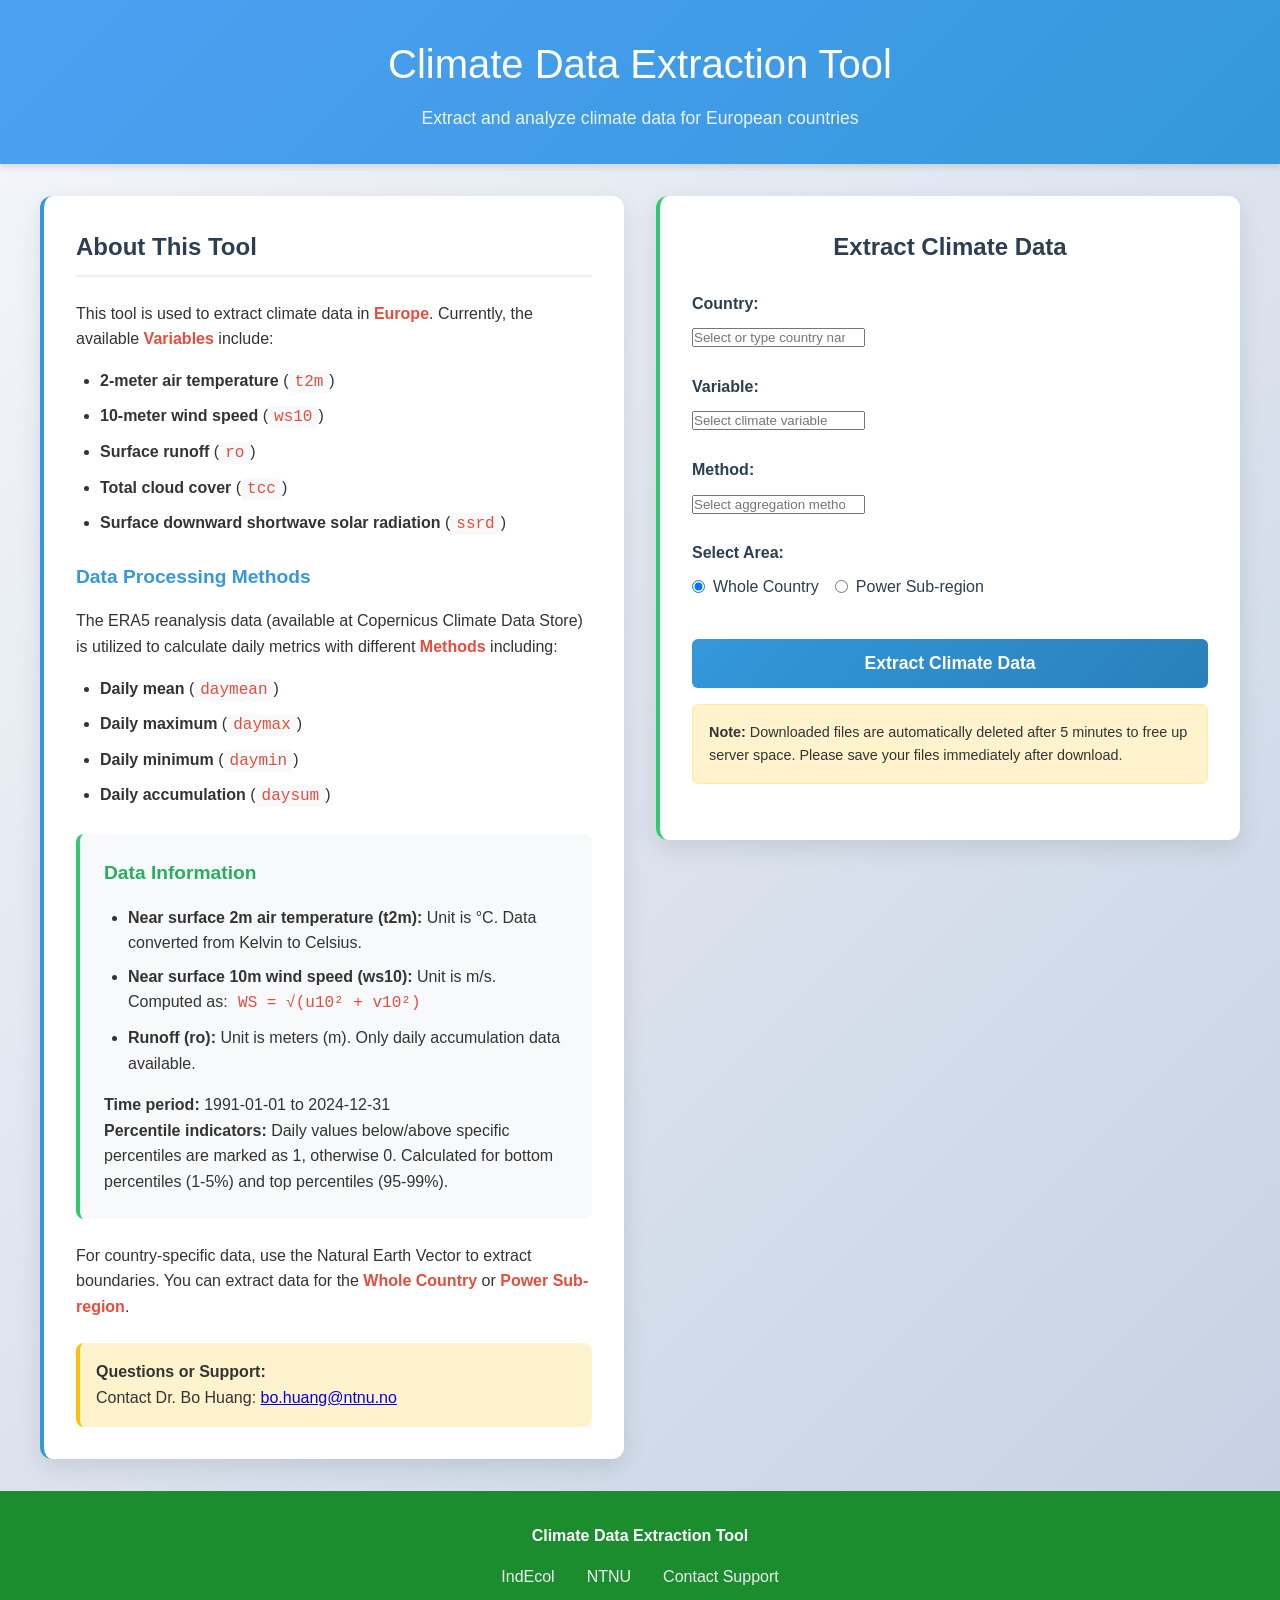
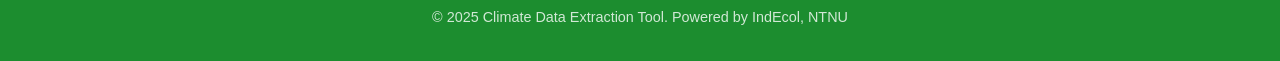
==== app/frontend/templates/index.html @ e439f211 "new structures" ====
<!DOCTYPE html>
<html lang="en">
<head>
    <meta charset="UTF-8">
    <meta name="viewport" content="width=device-width, initial-scale=1.0">
    <title>Climate Data Extraction Tool</title>
    <link rel="stylesheet" href="{{ url_for('static', filename='css/style.css') }}">
    <style>
        /* Reset and base styles */
        * {
            margin: 0;
            padding: 0;
            box-sizing: border-box;
        }

        body {
            font-family: 'Segoe UI', Tahoma, Geneva, Verdana, sans-serif;
            line-height: 1.6;
            color: #333;
            background: linear-gradient(135deg, #f5f7fa 0%, #c3cfe2 100%);
            min-height: 100vh;
            display: flex;
            flex-direction: column;
        }

        /* Header */
        .header {
            background: linear-gradient(135deg, #4ea0f3 0%, #3498db 100%);
            color: white;
            padding: 2rem 0;
            text-align: center;
            box-shadow: 0 4px 6px rgba(0, 0, 0, 0.1);
        }

        .header h1 {
            font-size: 2.5rem;
            margin-bottom: 0.5rem;
            font-weight: 300;
        }

        .header .subtitle {
            font-size: 1.1rem;
            opacity: 0.9;
            font-weight: 300;
        }

        /* Main container */
        .main-container {
            flex: 1;
            display: flex;
            justify-content: center;
            align-items: flex-start;
            padding: 2rem 1rem;
        }

        .content-wrapper {
            max-width: 1200px;
            width: 100%;
            display: grid;
            grid-template-columns: 1fr 1fr;
            gap: 2rem;
            align-items: start;
        }

        @media (max-width: 768px) {
            .content-wrapper {
                grid-template-columns: 1fr;
            }
        }

        /* Description panel */
        .description-panel {
            background: white;
            padding: 2rem;
            border-radius: 12px;
            box-shadow: 0 8px 25px rgba(0, 0, 0, 0.1);
            border-left: 4px solid #3498db;
        }

        .description-panel h2 {
            color: #2c3e50;
            margin-bottom: 1.5rem;
            font-size: 1.5rem;
            border-bottom: 2px solid #ecf0f1;
            padding-bottom: 0.5rem;
        }

        .description-panel h3 {
            color: #3498db;
            margin: 1.5rem 0 1rem 0;
            font-size: 1.2rem;
        }

        .highlight {
            color: #e74c3c;
            font-weight: 600;
        }

        .data-info {
            background: #f8f9fa;
            padding: 1.5rem;
            border-radius: 8px;
            margin: 1.5rem 0;
            border-left: 4px solid #2ecc71;
        }

        .data-info h3 {
            color: #27ae60;
            margin-top: 0;
        }

        .contact {
            background: #fff3cd;
            padding: 1rem;
            border-radius: 8px;
            margin-top: 1.5rem;
            border-left: 4px solid #ffc107;
        }

        /* Form panel */
        .form-panel {
            background: white;
            padding: 2rem;
            border-radius: 12px;
            box-shadow: 0 8px 25px rgba(0, 0, 0, 0.1);
            border-left: 4px solid #2ecc71;
            position: sticky;
            top: 2rem;
        }

        .form-panel h2 {
            color: #2c3e50;
            margin-bottom: 1.5rem;
            text-align: center;
            font-size: 1.5rem;
        }

        .form-group {
            margin-bottom: 1.5rem;
        }

        .form-group label {
            display: block;
            margin-bottom: 0.5rem;
            font-weight: 600;
            color: #2c3e50;
        }

        .form-group input[type="text"] {
            width: 100%;
            padding: 12px;
            border: 2px solid #ecf0f1;
            border-radius: 6px;
            font-size: 1rem;
            transition: border-color 0.3s ease;
        }

        .form-group input[type="text"]:focus {
            outline: none;
            border-color: #3498db;
            box-shadow: 0 0 0 3px rgba(52, 152, 219, 0.1);
        }

        .radio-group {
            display: flex;
            gap: 1rem;
            margin-top: 0.5rem;
        }

        .radio-option {
            display: flex;
            align-items: center;
            gap: 0.5rem;
        }

        .radio-option input[type="radio"] {
            margin: 0;
        }

        .radio-option label {
            margin: 0;
            font-weight: normal;
        }

        /* Button */
        .submit-btn {
            width: 100%;
            padding: 14px;
            background: linear-gradient(135deg, #3498db 0%, #2980b9 100%);
            color: white;
            border: none;
            border-radius: 6px;
            font-size: 1.1rem;
            font-weight: 600;
            cursor: pointer;
            transition: all 0.3s ease;
            margin-top: 1rem;
        }

        .submit-btn:hover {
            background: linear-gradient(135deg, #2980b9 0%, #3498db 100%);
            transform: translateY(-2px);
            box-shadow: 0 4px 12px rgba(52, 152, 219, 0.3);
        }

        .submit-btn:disabled {
            background: #bdc3c7;
            cursor: not-allowed;
            transform: none;
            box-shadow: none;
        }

        /* Loading and result */
        .loading {
            display: none;
            text-align: center;
            padding: 1rem;
            background: #e8f4fd;
            border-radius: 6px;
            margin: 1rem 0;
            border-left: 4px solid #3498db;
        }

        .loading-spinner {
            display: inline-block;
            width: 20px;
            height: 20px;
            border: 3px solid #f3f3f3;
            border-top: 3px solid #3498db;
            border-radius: 50%;
            animation: spin 1s linear infinite;
            margin-right: 10px;
        }

        @keyframes spin {
            0% { transform: rotate(0deg); }
            100% { transform: rotate(360deg); }
        }

        .result {
            margin-top: 1.5rem;
        }

        .success {
            background: #d4edda;
            color: #155724;
            padding: 1rem;
            border-radius: 6px;
            border-left: 4px solid #28a745;
        }

        .error {
            background: #f8d7da;
            color: #721c24;
            padding: 1rem;
            border-radius: 6px;
            border-left: 4px solid #dc3545;
        }

        .download-link {
            display: inline-block;
            background: #28a745;
            color: white;
            padding: 10px 20px;
            border-radius: 6px;
            text-decoration: none;
            font-weight: 600;
            margin-top: 0.5rem;
            transition: background 0.3s ease;
        }

        .download-link:hover {
            background: #218838;
        }

        /* Cleanup notice */
        .cleanup-notice {
            background: #fff3cd;
            border: 1px solid #ffeaa7;
            border-radius: 6px;
            padding: 1rem;
            margin-top: 1rem;
            font-size: 0.9rem;
        }

        /* Footer */
        .footer {
            background: #1c8d2f;
            color: white;
            text-align: center;
            padding: 2rem 0;
            margin-top: auto;
        }

        .footer-content {
            max-width: 1200px;
            margin: 0 auto;
            padding: 0 1rem;
        }

        .footer-links {
            display: flex;
            justify-content: center;
            gap: 2rem;
            margin: 1rem 0;
        }

        .footer-links a {
            color: #ecf0f1;
            text-decoration: none;
            transition: color 0.3s ease;
        }

        .footer-links a:hover {
            color: #3498db;
        }

        .copyright {
            margin-top: 1rem;
            opacity: 0.8;
            font-size: 0.9rem;
        }

        /* List styles */
        ul {
            padding-left: 1.5rem;
            margin: 1rem 0;
        }

        li {
            margin-bottom: 0.5rem;
        }

        code {
            background: #f8f9fa;
            padding: 2px 6px;
            border-radius: 4px;
            font-family: 'Courier New', monospace;
            color: #e74c3c;
        }

        /* Responsive design */
        @media (max-width: 768px) {
            .header h1 {
                font-size: 2rem;
            }

            .main-container {
                padding: 1rem;
            }

            .content-wrapper {
                gap: 1rem;
            }

            .description-panel,
            .form-panel {
                padding: 1.5rem;
            }

            .footer-links {
                flex-direction: column;
                gap: 1rem;
            }
        }
    </style>
</head>
<body>
    <!-- Header -->
    <header class="header">
        <div class="header-content">
            <h1>Climate Data Extraction Tool</h1>
            <p class="subtitle">Extract and analyze climate data for European countries</p>
        </div>
    </header>

    <!-- Main Content -->
    <div class="main-container">
        <div class="content-wrapper">
            <!-- Description Panel -->
            <section class="description-panel">
                <h2>About This Tool</h2>
                
                <p>
                    This tool is used to extract climate data in <span class="highlight">Europe</span>. 
                    Currently, the available <span class="highlight">Variables</span> include:
                </p>
                
                <ul>
                    <li><strong>2-meter air temperature</strong> (<code>t2m</code>)</li>
                    <li><strong>10-meter wind speed</strong> (<code>ws10</code>)</li>
                    <li><strong>Surface runoff</strong> (<code>ro</code>)</li>
                    <li><strong>Total cloud cover</strong> (<code>tcc</code>)</li>
                    <li><strong>Surface downward shortwave solar radiation</strong> (<code>ssrd</code>)</li>
                </ul>

                <h3>Data Processing Methods</h3>
                <p>
                    The ERA5 reanalysis data (available at Copernicus Climate Data Store) is utilized to calculate daily metrics with different 
                    <span class="highlight">Methods</span> including:
                </p>
                
                <ul>
                    <li><strong>Daily mean</strong> (<code>daymean</code>)</li>
                    <li><strong>Daily maximum</strong> (<code>daymax</code>)</li>
                    <li><strong>Daily minimum</strong> (<code>daymin</code>)</li>
                    <li><strong>Daily accumulation</strong> (<code>daysum</code>)</li>
                </ul>

                <div class="data-info">
                    <h3>Data Information</h3>
                    <ul>
                        <li><strong>Near surface 2m air temperature (t2m):</strong> Unit is °C. Data converted from Kelvin to Celsius.</li>
                        <li><strong>Near surface 10m wind speed (ws10):</strong> Unit is m/s. Computed as: <code>WS = √(u10² + v10²)</code></li>
                        <li><strong>Runoff (ro):</strong> Unit is meters (m). Only daily accumulation data available.</li>
                    </ul>
                    
                    <p><strong>Time period:</strong> 1991-01-01 to 2024-12-31</p>
                    
                    <p>
                        <strong>Percentile indicators:</strong> Daily values below/above specific percentiles are marked as 1, otherwise 0.
                        Calculated for bottom percentiles (1-5%) and top percentiles (95-99%).
                    </p>
                </div>

                <p>
                    For country-specific data, use the Natural Earth Vector to extract boundaries. 
                    You can extract data for the <span class="highlight">Whole Country</span> or 
                    <span class="highlight">Power Sub-region</span>.
                </p>

                <div class="contact">
                    <p>
                        <strong>Questions or Support:</strong><br>
                        Contact Dr. Bo Huang: <a href="mailto:bo.huang@ntnu.no">bo.huang@ntnu.no</a>
                    </p>
                </div>
            </section>

            <!-- Form Panel -->
            <section class="form-panel">
                <h2>Extract Climate Data</h2>
                
                <form id="data-form">
                    <div class="form-group">
                        <label for="country">Country:</label>
                        <input list="country-options" id="country" name="country" required placeholder="Select or type country name">
                        <datalist id="country-options">
                            <option value="Germany">Germany</option>
                            <option value="Italy">Italy</option>
                            <option value="Norway">Norway</option>
                            <option value="Sweden">Sweden</option>
                            <option value="United Kingdom">United Kingdom</option>
                            <option value="Spain">Spain</option>
                            <option value="France">France</option>
                            <option value="Finland">Finland</option>
                            <option value="Denmark">Denmark</option>
                            <option value="Netherlands">Netherlands</option>
                        </datalist>
                    </div>

                    <div class="form-group">
                        <label for="variable">Variable:</label>
                        <input list="variable-options" id="variable" name="variable" required placeholder="Select climate variable">
                        <datalist id="variable-options">
                            <option value="t2m">2-meter air temperature (t2m)</option>
                            <option value="ws10">10-meter wind speed (ws10)</option>
                            <option value="ro">Surface runoff (ro)</option>
                            <option value="tcc">Total cloud cover (tcc)</option>
                            <option value="ssrd">Surface solar radiation (ssrd)</option>
                        </datalist>
                    </div>

                    <div class="form-group">
                        <label for="method">Method:</label>
                        <input list="method-options" id="method" name="method" required placeholder="Select aggregation method">
                        <datalist id="method-options">
                            <option value="daymean">Daily Mean (daymean)</option>
                            <option value="daymax">Daily Maximum (daymax)</option>
                            <option value="daymin">Daily Minimum (daymin)</option>
                            <option value="daysum">Daily Accumulation (daysum)</option>
                        </datalist>
                    </div>

                    <div class="form-group">
                        <label>Select Area:</label>
                        <div class="radio-group">
                            <div class="radio-option">
                                <input type="radio" id="whole-country" name="area" value="country" checked>
                                <label for="whole-country">Whole Country</label>
                            </div>
                            <div class="radio-option">
                                <input type="radio" id="power-subregion" name="area" value="subregion">
                                <label for="power-subregion">Power Sub-region</label>
                            </div>
                        </div>
                    </div>

                    <button type="submit" id="submit-btn" class="submit-btn">Extract Climate Data</button>
                    
                    <div id="loading" class="loading">
                        <div class="loading-spinner"></div>
                        Processing your request... This may take a few moments.
                    </div>
                </form>

                <div class="cleanup-notice">
                    <strong>Note:</strong> Downloaded files are automatically deleted after 5 minutes to free up server space.
                    Please save your files immediately after download.
                </div>

                <div id="result" class="result"></div>
            </section>
        </div>
    </div>

    <!-- Footer -->
    <footer class="footer">
        <div class="footer-content">
            <p><strong>Climate Data Extraction Tool</strong></p>
            <div class="footer-links">
                <a href="https://www.ntnu.edu/indecol/industrial-ecology-programme" target="_blank">IndEcol</a>
                <a href="https://www.ntnu.edu/" target="_blank">NTNU</a>
                <a href="mailto:bo.huang@ntnu.no">Contact Support</a>
                <!--a href="/health">API Health</a-->
            </div>
            <p class="copyright">
                &copy; 2025 Climate Data Extraction Tool. Powered by IndEcol, NTNU
            </p>
        </div>
    </footer>

    <script>
        document.getElementById('data-form').addEventListener('submit', async function (e) {
            e.preventDefault();

            const submitBtn = document.getElementById('submit-btn');
            const loadingDiv = document.getElementById('loading');
            const resultDiv = document.getElementById('result');

            // Get form values
            const country = document.getElementById('country').value.trim();
            const variable = document.getElementById('variable').value.trim();
            const method = document.getElementById('method').value.trim();
            const area = document.querySelector('input[name="area"]:checked').value;

            // Basic validation
            if (!country || !variable || !method) {
                resultDiv.innerHTML = '<div class="error">Please fill in all required fields.</div>';
                return;
            }

            // Show loading, disable submit button
            submitBtn.disabled = true;
            loadingDiv.style.display = 'block';
            resultDiv.innerHTML = '';

            try {
                const response = await fetch('/process', {
                    method: 'POST',
                    headers: {
                        'Content-Type': 'application/json'
                    },
                    body: JSON.stringify({ country, variable, method, area })
                });

                const result = await response.json();

                if (response.ok) {
                    resultDiv.innerHTML = `
                        <div class="success">
                            <p><strong>Data processed successfully!</strong></p>
                            <p>Your climate data is ready for download.</p>
                            <a href="${result.download_link}" class="download-link">Download Data File</a>
                            <p style="margin-top: 10px; font-size: 0.9em;">If download doesn't start automatically, click the link above.</p>
                        </div>
                    `;
                    
                    // Auto-start download after a short delay
                    setTimeout(() => {
                        window.location.href = result.download_link;
                    }, 1000);
                    
                } else {
                    resultDiv.innerHTML = `<div class="error"><strong>Error:</strong> ${result.error}</div>`;
                }
            } catch (error) {
                resultDiv.innerHTML = `<div class="error"><strong>Network Error:</strong> ${error.message}. Please check your connection and try again.</div>`;
            } finally {
                // Re-enable submit button, hide loading
                submitBtn.disabled = false;
                loadingDiv.style.display = 'none';
            }
        });

        // Add some interactivity
        document.addEventListener('DOMContentLoaded', function() {
            const inputs = document.querySelectorAll('input[list]');
            inputs.forEach(input => {
                input.addEventListener('input', function() {
                    if (this.value) {
                        this.style.borderColor = '#27ae60';
                    } else {
                        this.style.borderColor = '#ecf0f1';
                    }
                });
            });
        });
    </script>
</body>
</html>
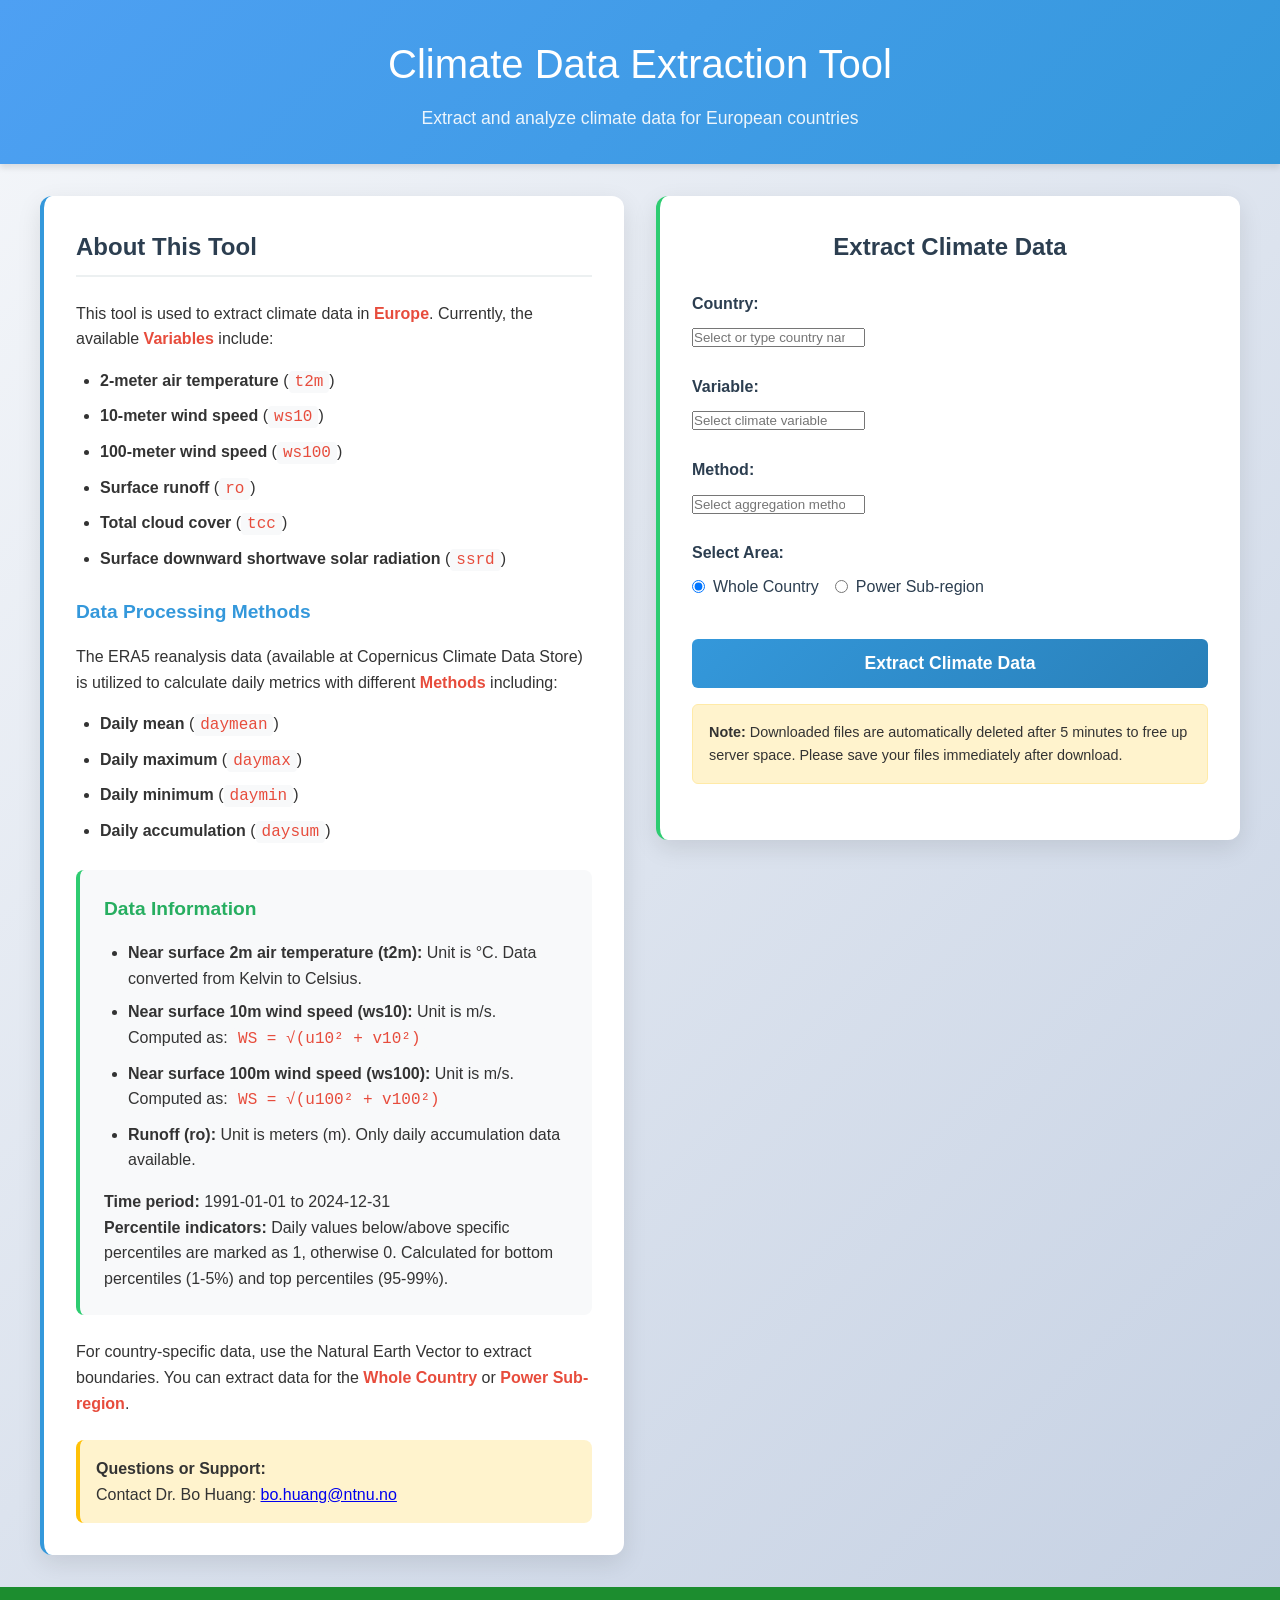
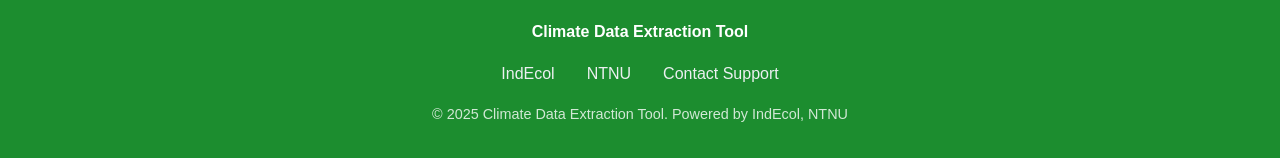
==== commit f99ff5db: "add wind speed at 100 m" ====
--- a/app/frontend/templates/index.html
+++ b/app/frontend/templates/index.html
@@ -389,6 +389,7 @@
                 <ul>
                     <li><strong>2-meter air temperature</strong> (<code>t2m</code>)</li>
                     <li><strong>10-meter wind speed</strong> (<code>ws10</code>)</li>
+                    <li><strong>100-meter wind speed</strong> (<code>ws100</code>)</li>
                     <li><strong>Surface runoff</strong> (<code>ro</code>)</li>
                     <li><strong>Total cloud cover</strong> (<code>tcc</code>)</li>
                     <li><strong>Surface downward shortwave solar radiation</strong> (<code>ssrd</code>)</li>
@@ -412,6 +413,7 @@
                     <ul>
                         <li><strong>Near surface 2m air temperature (t2m):</strong> Unit is °C. Data converted from Kelvin to Celsius.</li>
                         <li><strong>Near surface 10m wind speed (ws10):</strong> Unit is m/s. Computed as: <code>WS = √(u10² + v10²)</code></li>
+                        <li><strong>Near surface 100m wind speed (ws100):</strong> Unit is m/s. Computed as: <code>WS = √(u100² + v100²)</code></li>
                         <li><strong>Runoff (ro):</strong> Unit is meters (m). Only daily accumulation data available.</li>
                     </ul>
                     
@@ -465,6 +467,7 @@
                         <datalist id="variable-options">
                             <option value="t2m">2-meter air temperature (t2m)</option>
                             <option value="ws10">10-meter wind speed (ws10)</option>
+                            <option value="ws100">100-meter wind speed (ws100)</option>
                             <option value="ro">Surface runoff (ro)</option>
                             <option value="tcc">Total cloud cover (tcc)</option>
                             <option value="ssrd">Surface solar radiation (ssrd)</option>
@@ -608,4 +611,4 @@
         });
     </script>
 </body>
-</html>+</html>
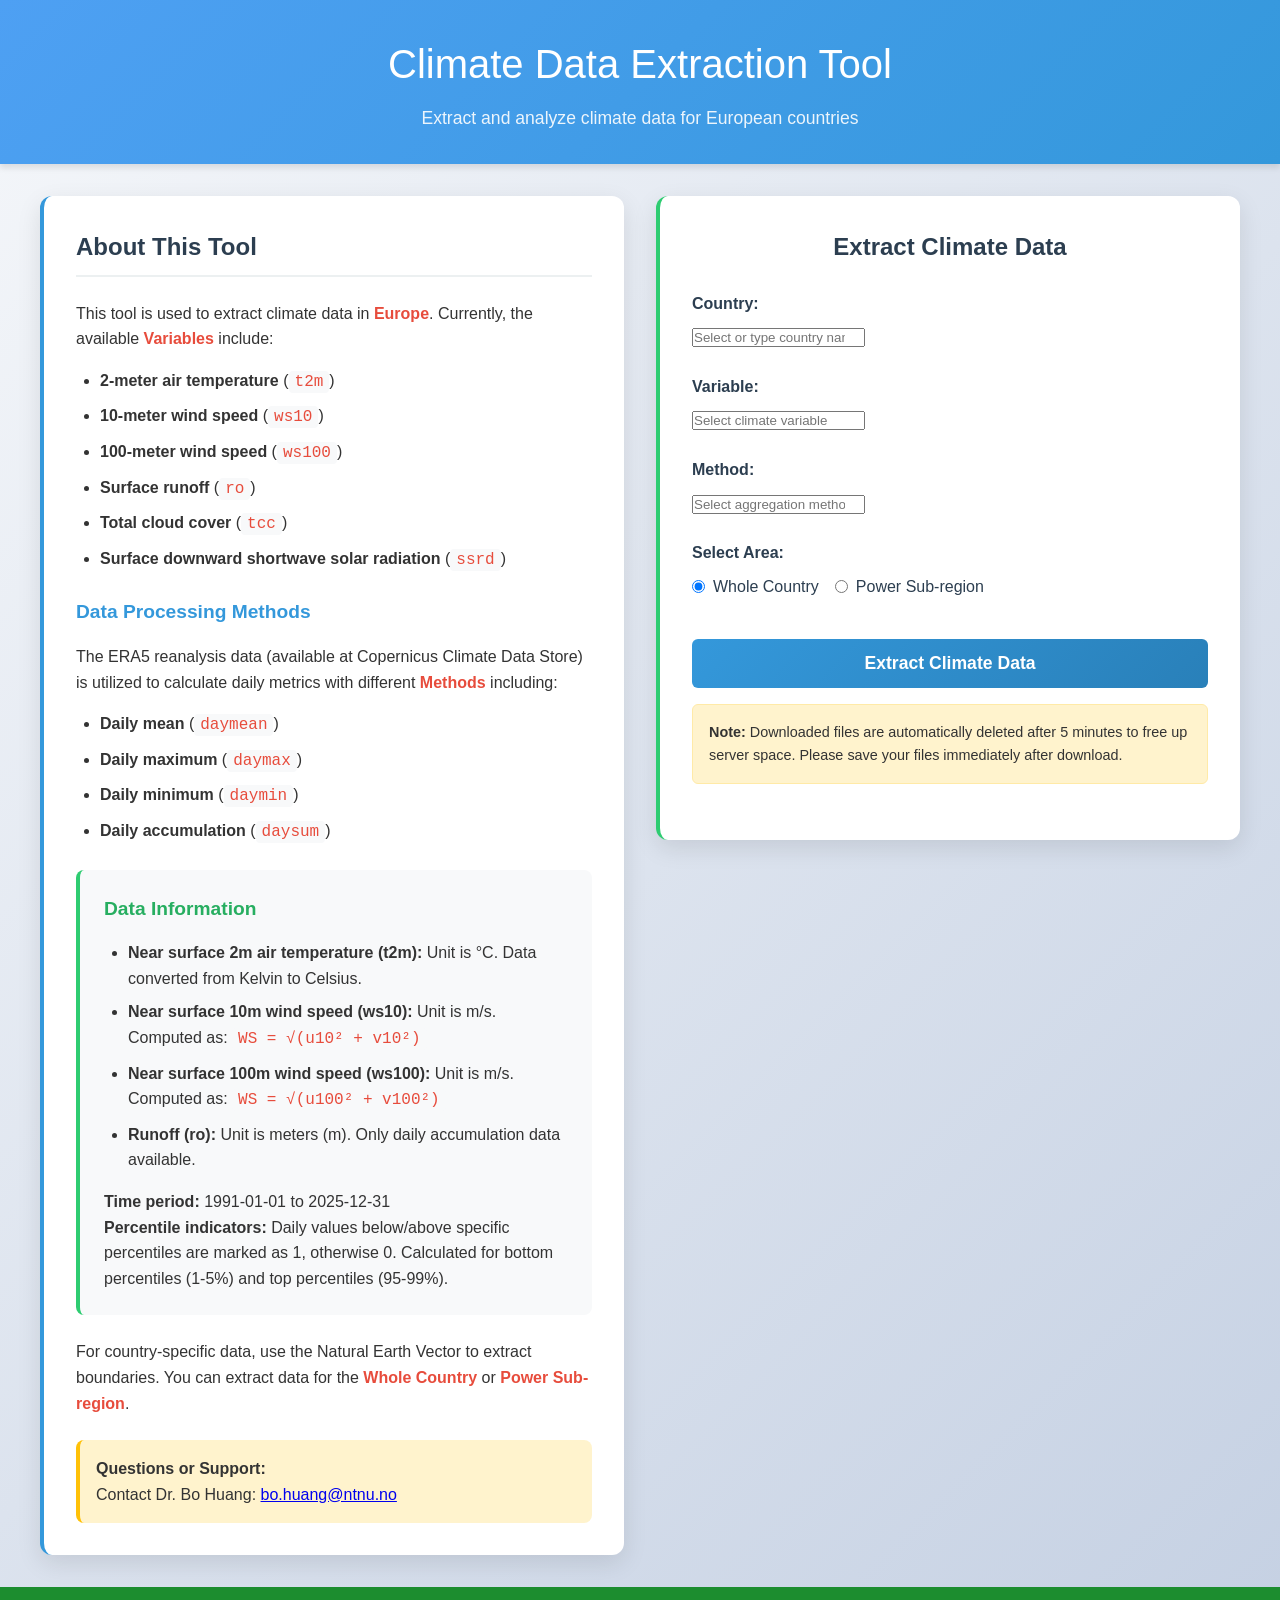
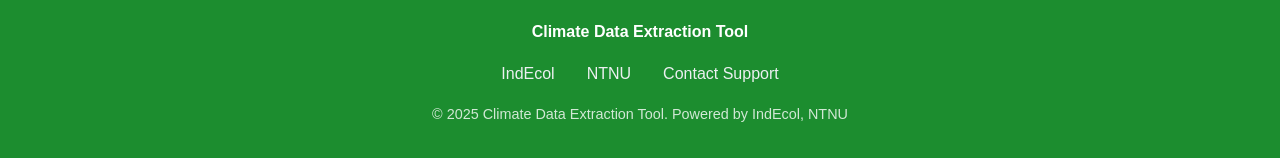
==== commit 097bfa71: "update time period" ====
--- a/app/frontend/templates/index.html
+++ b/app/frontend/templates/index.html
@@ -417,7 +417,7 @@
                         <li><strong>Runoff (ro):</strong> Unit is meters (m). Only daily accumulation data available.</li>
                     </ul>
                     
-                    <p><strong>Time period:</strong> 1991-01-01 to 2024-12-31</p>
+                    <p><strong>Time period:</strong> 1991-01-01 to 2025-12-31</p>
                     
                     <p>
                         <strong>Percentile indicators:</strong> Daily values below/above specific percentiles are marked as 1, otherwise 0.
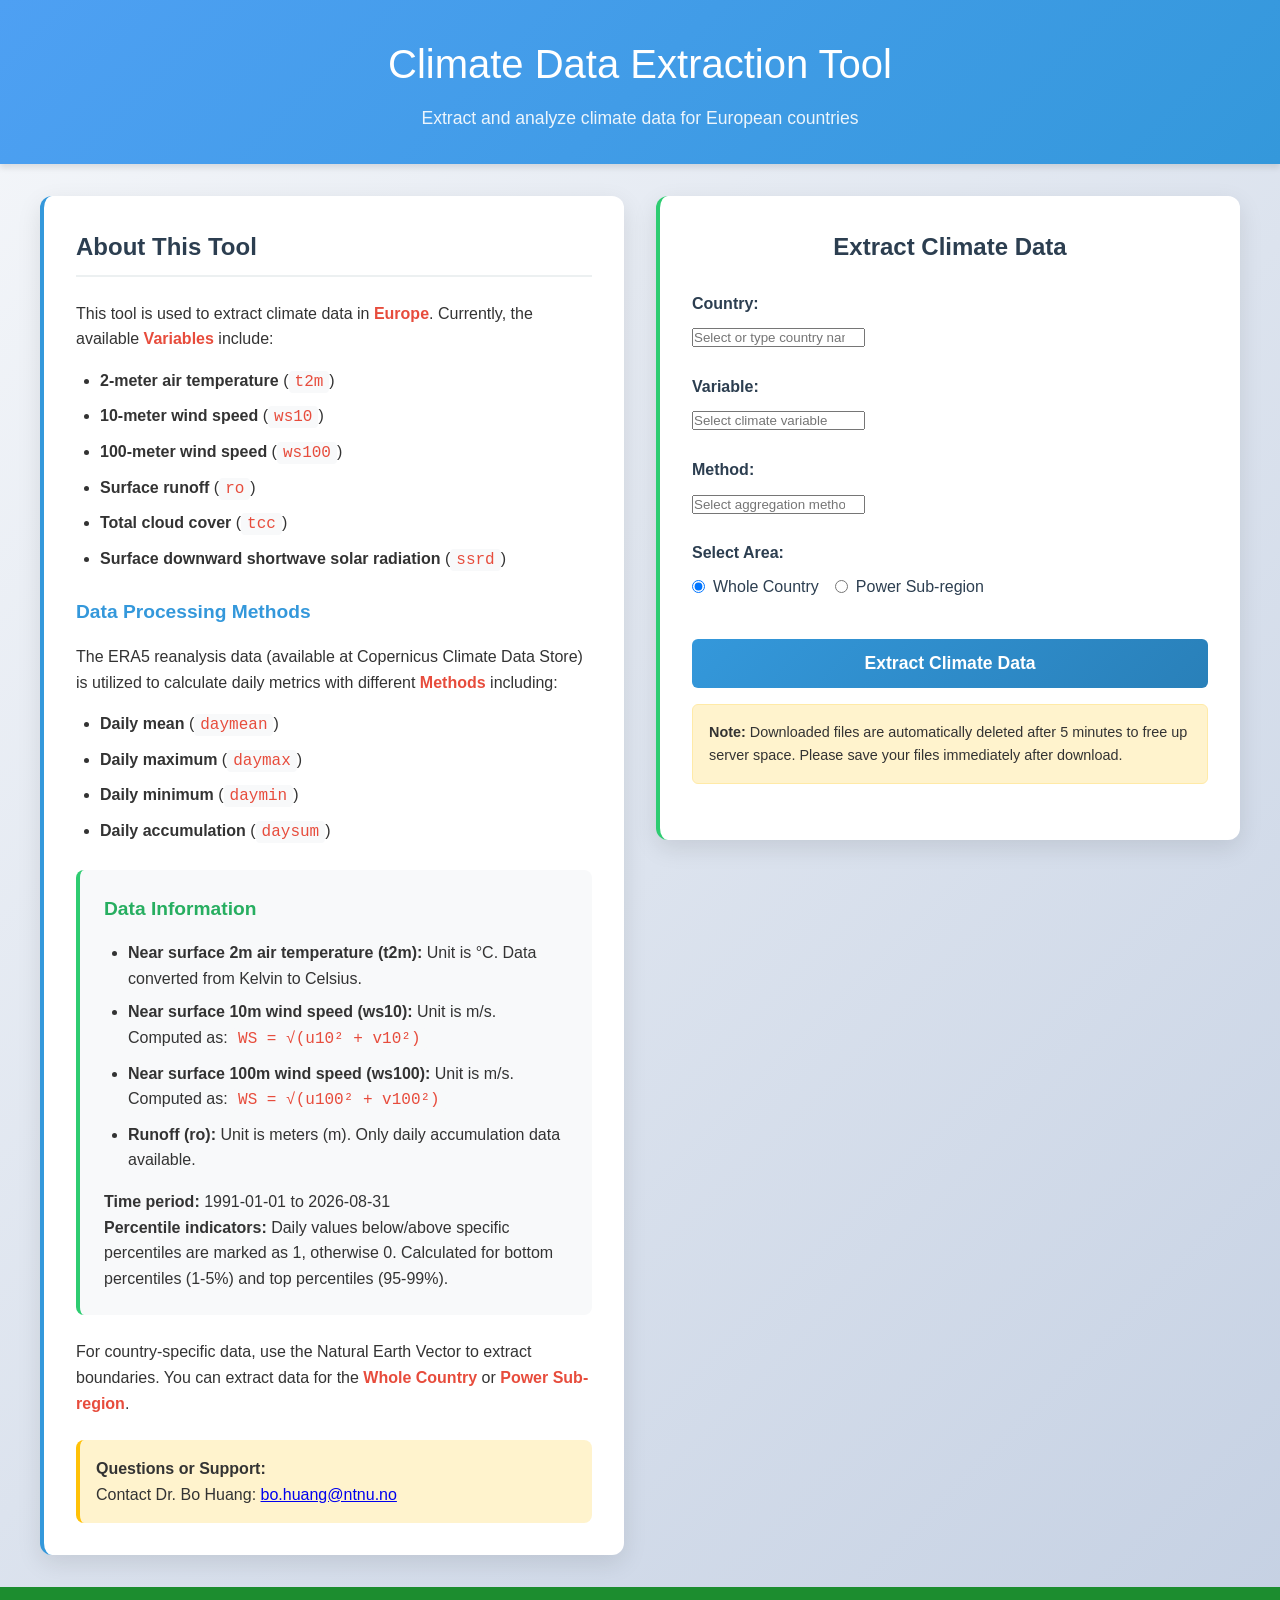
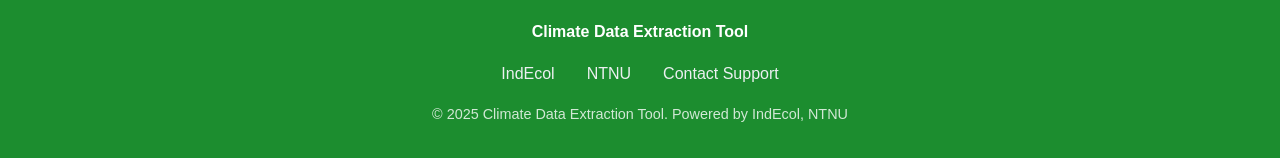
==== commit 86793c53: "update data to 2026-08-31" ====
--- a/app/frontend/templates/index.html
+++ b/app/frontend/templates/index.html
@@ -417,7 +417,7 @@
                         <li><strong>Runoff (ro):</strong> Unit is meters (m). Only daily accumulation data available.</li>
                     </ul>
                     
-                    <p><strong>Time period:</strong> 1991-01-01 to 2025-12-31</p>
+                    <p><strong>Time period:</strong> 1991-01-01 to 2026-08-31</p>
                     
                     <p>
                         <strong>Percentile indicators:</strong> Daily values below/above specific percentiles are marked as 1, otherwise 0.
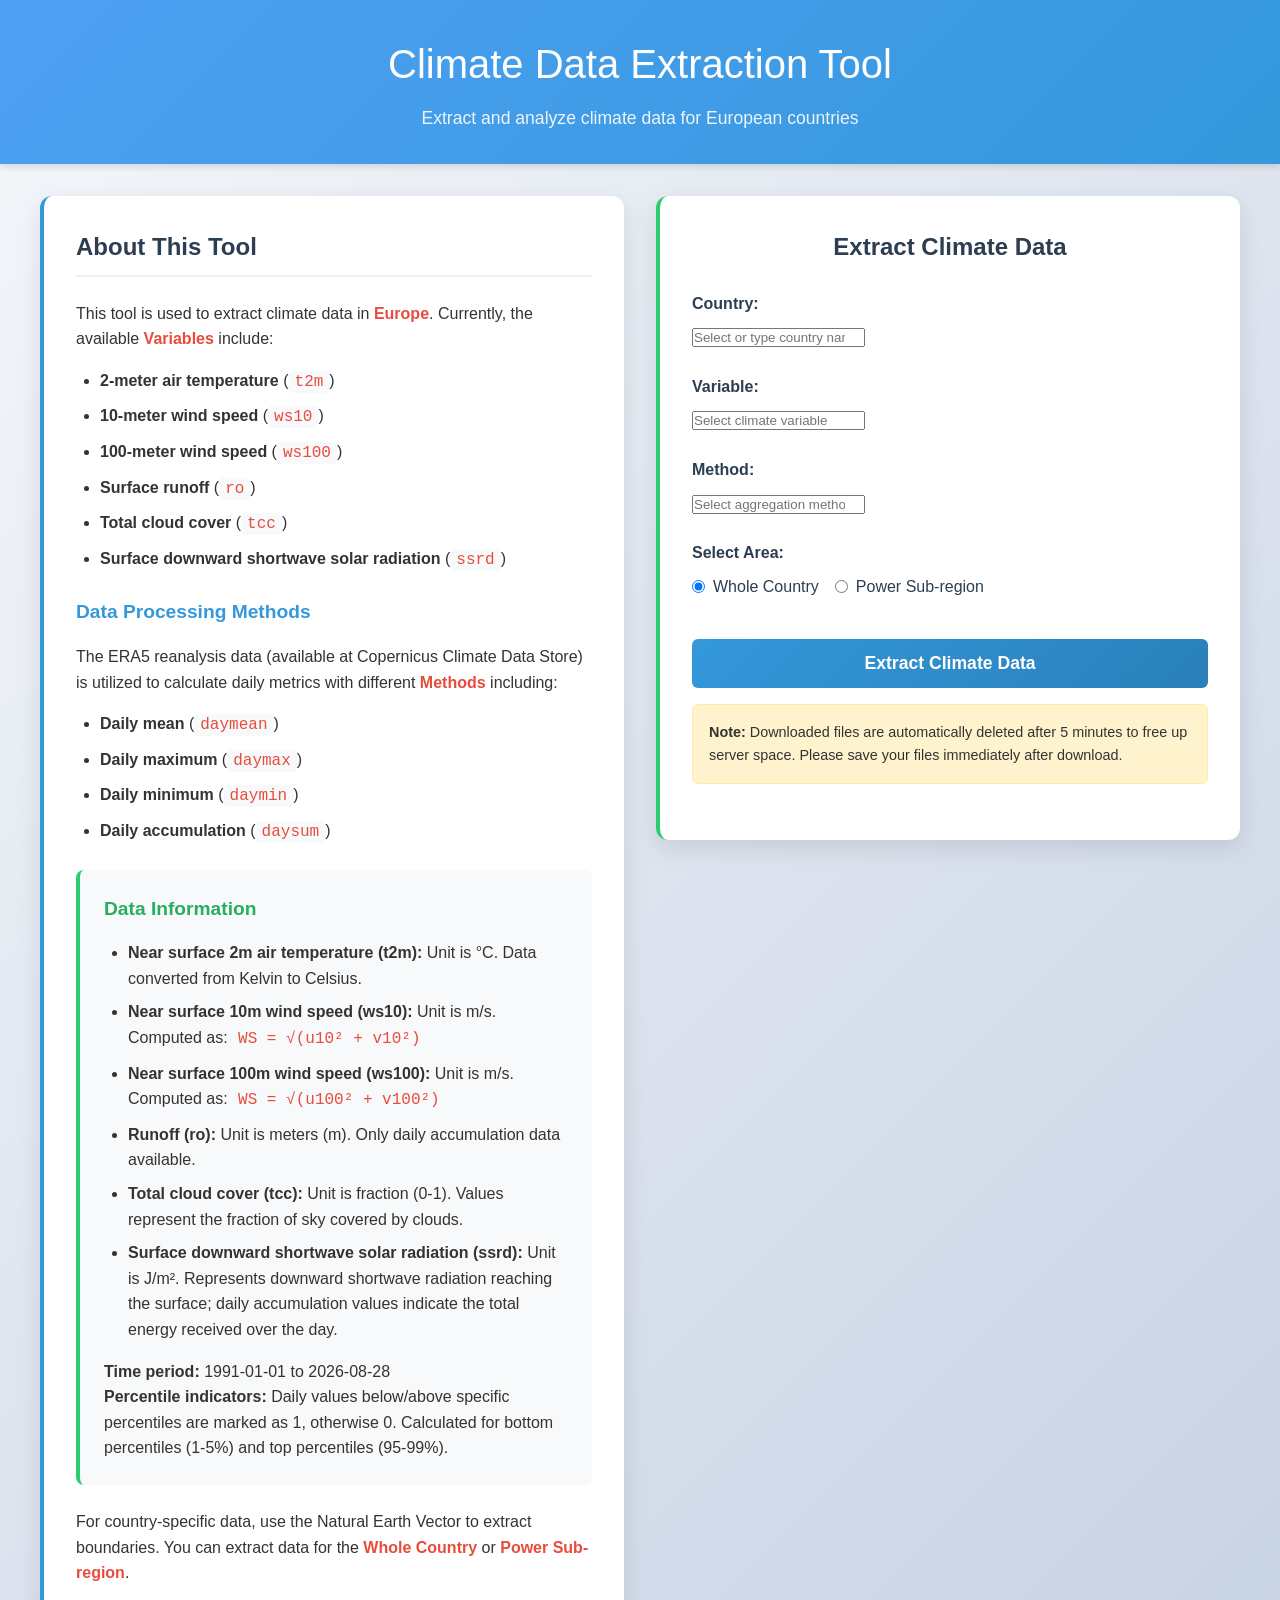
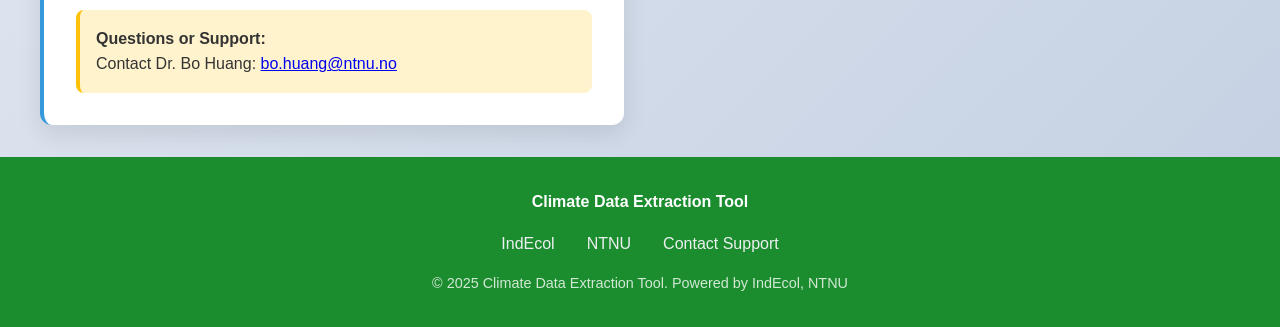
==== commit a7284e42: "add ssrd and tcc data information" ====
--- a/app/frontend/templates/index.html
+++ b/app/frontend/templates/index.html
@@ -415,9 +415,11 @@
                         <li><strong>Near surface 10m wind speed (ws10):</strong> Unit is m/s. Computed as: <code>WS = √(u10² + v10²)</code></li>
                         <li><strong>Near surface 100m wind speed (ws100):</strong> Unit is m/s. Computed as: <code>WS = √(u100² + v100²)</code></li>
                         <li><strong>Runoff (ro):</strong> Unit is meters (m). Only daily accumulation data available.</li>
+                        <li><strong>Total cloud cover (tcc):</strong> Unit is fraction (0-1). Values represent the fraction of sky covered by clouds.</li>
+                        <li><strong>Surface downward shortwave solar radiation (ssrd):</strong> Unit is J/m². Represents downward shortwave radiation reaching the surface; daily accumulation values indicate the total energy received over the day.</li>
                     </ul>
                     
-                    <p><strong>Time period:</strong> 1991-01-01 to 2026-08-31</p>
+                    <p><strong>Time period:</strong> 1991-01-01 to 2026-08-28</p>
                     
                     <p>
                         <strong>Percentile indicators:</strong> Daily values below/above specific percentiles are marked as 1, otherwise 0.
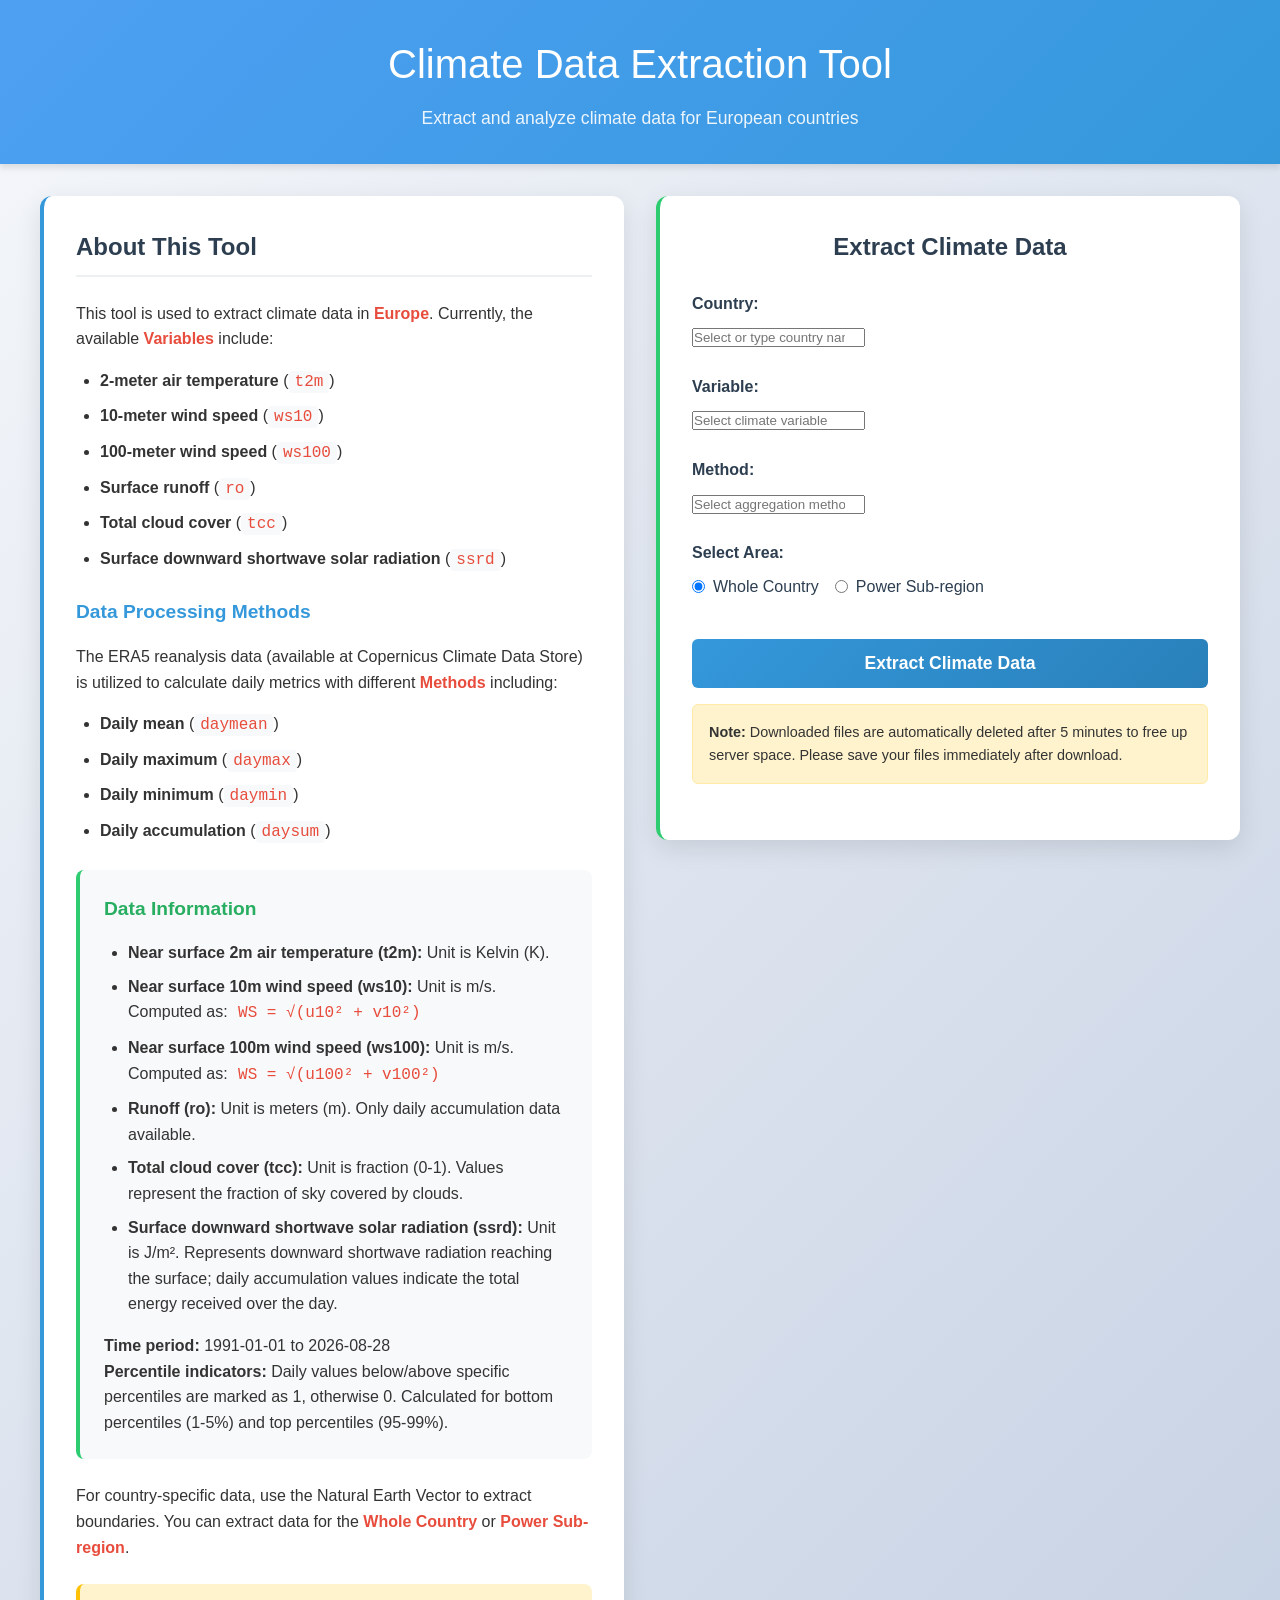
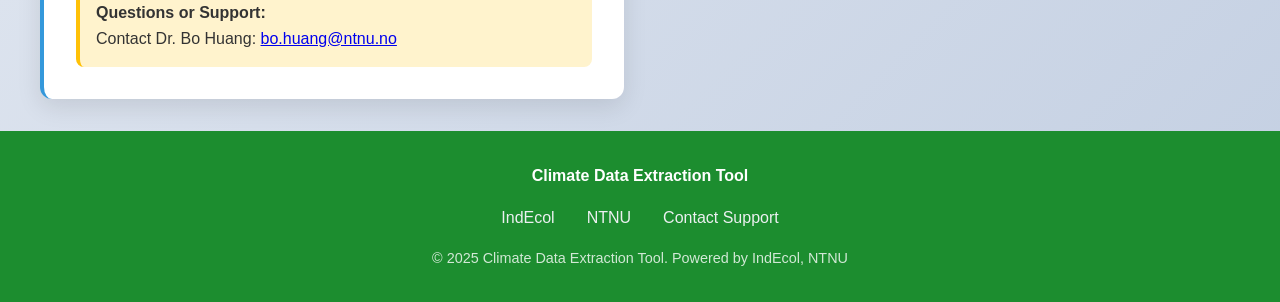
==== commit 8fa66b8c: "Update country suggestions and temperature unit Co-authored-by: Copilot <223556219+Copilot@users.nor" ====
--- a/app/frontend/templates/index.html
+++ b/app/frontend/templates/index.html
@@ -411,7 +411,7 @@
                 <div class="data-info">
                     <h3>Data Information</h3>
                     <ul>
-                        <li><strong>Near surface 2m air temperature (t2m):</strong> Unit is °C. Data converted from Kelvin to Celsius.</li>
+                        <li><strong>Near surface 2m air temperature (t2m):</strong> Unit is Kelvin (K).</li>
                         <li><strong>Near surface 10m wind speed (ws10):</strong> Unit is m/s. Computed as: <code>WS = √(u10² + v10²)</code></li>
                         <li><strong>Near surface 100m wind speed (ws100):</strong> Unit is m/s. Computed as: <code>WS = √(u100² + v100²)</code></li>
                         <li><strong>Runoff (ro):</strong> Unit is meters (m). Only daily accumulation data available.</li>
@@ -450,16 +450,56 @@
                         <label for="country">Country:</label>
                         <input list="country-options" id="country" name="country" required placeholder="Select or type country name">
                         <datalist id="country-options">
+                            <option value="Albania">Albania</option>
+                            <option value="Andorra">Andorra</option>
+                            <option value="Armenia">Armenia</option>
+                            <option value="Austria">Austria</option>
+                            <option value="Azerbaijan">Azerbaijan</option>
+                            <option value="Belarus">Belarus</option>
+                            <option value="Belgium">Belgium</option>
+                            <option value="Bosnia and Herzegovina">Bosnia and Herzegovina</option>
+                            <option value="Bulgaria">Bulgaria</option>
+                            <option value="Croatia">Croatia</option>
+                            <option value="Cyprus">Cyprus</option>
+                            <option value="Czechia">Czechia</option>
+                            <option value="Denmark">Denmark</option>
+                            <option value="Estonia">Estonia</option>
+                            <option value="Finland">Finland</option>
+                            <option value="France">France</option>
                             <option value="Germany">Germany</option>
+                            <option value="Georgia">Georgia</option>
+                            <option value="Greece">Greece</option>
+                            <option value="Hungary">Hungary</option>
+                            <option value="Iceland">Iceland</option>
+                            <option value="Ireland">Ireland</option>
                             <option value="Italy">Italy</option>
+                            <option value="Kosovo">Kosovo</option>
+                            <option value="Latvia">Latvia</option>
+                            <option value="Liechtenstein">Liechtenstein</option>
+                            <option value="Lithuania">Lithuania</option>
+                            <option value="Luxembourg">Luxembourg</option>
+                            <option value="Malta">Malta</option>
+                            <option value="Moldova">Moldova</option>
+                            <option value="Monaco">Monaco</option>
+                            <option value="Montenegro">Montenegro</option>
+                            <option value="Netherlands">Netherlands</option>
+                            <option value="North Macedonia">North Macedonia</option>
                             <option value="Norway">Norway</option>
+                            <option value="Poland">Poland</option>
+                            <option value="Portugal">Portugal</option>
+                            <option value="Romania">Romania</option>
+                            <option value="Russia">Russia</option>
+                            <option value="San Marino">San Marino</option>
+                            <option value="Serbia">Serbia</option>
+                            <option value="Slovakia">Slovakia</option>
+                            <option value="Slovenia">Slovenia</option>
+                            <option value="Spain">Spain</option>
                             <option value="Sweden">Sweden</option>
+                            <option value="Switzerland">Switzerland</option>
+                            <option value="Turkey">Turkey</option>
+                            <option value="Ukraine">Ukraine</option>
                             <option value="United Kingdom">United Kingdom</option>
-                            <option value="Spain">Spain</option>
-                            <option value="France">France</option>
-                            <option value="Finland">Finland</option>
-                            <option value="Denmark">Denmark</option>
-                            <option value="Netherlands">Netherlands</option>
+                            <option value="Vatican City">Vatican City</option>
                         </datalist>
                     </div>
 
